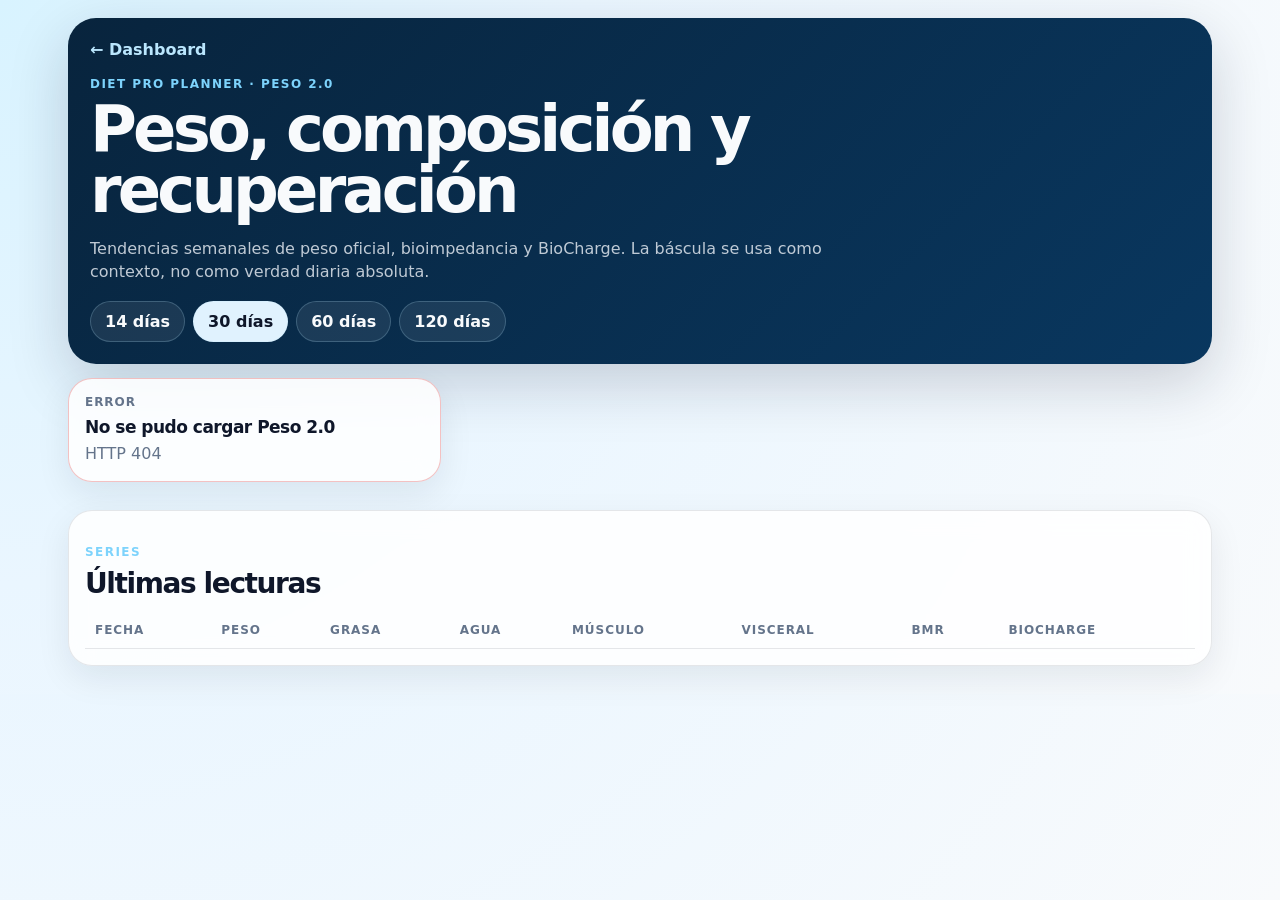
==== static/weight-2.html @ 319c7e33 "feat: add weight and body composition trends" ====
<!doctype html>
<html lang="es">
<head>
  <meta charset="utf-8">
  <meta name="viewport" content="width=device-width, initial-scale=1">
  <title>Diet Pro Planner · Peso 2.0</title>
  <link rel="stylesheet" href="/static/weight-2.css?v=0.0.16-alpha1">
</head>
<body>
  <main class="w2-shell">
    <header class="w2-hero">
      <a class="w2-back" href="/">← Dashboard</a>
      <p class="w2-kicker">Diet Pro Planner · Peso 2.0</p>
      <h1>Peso, composición y recuperación</h1>
      <p class="w2-subtitle">Tendencias semanales de peso oficial, bioimpedancia y BioCharge. La báscula se usa como contexto, no como verdad diaria absoluta.</p>
      <div class="w2-controls">
        <button data-days="14">14 días</button>
        <button data-days="30" class="is-active">30 días</button>
        <button data-days="60">60 días</button>
        <button data-days="120">120 días</button>
      </div>
    </header>

    <section class="w2-insights" id="insights"></section>

    <section class="w2-grid" id="cards"></section>

    <section class="w2-panel">
      <div class="w2-panel-head">
        <div>
          <p class="w2-kicker">Series</p>
          <h2>Últimas lecturas</h2>
        </div>
        <p id="rangeLabel" class="w2-muted"></p>
      </div>
      <div class="w2-table-wrap">
        <table>
          <thead>
            <tr>
              <th>Fecha</th>
              <th>Peso</th>
              <th>Grasa</th>
              <th>Agua</th>
              <th>Músculo</th>
              <th>Visceral</th>
              <th>BMR</th>
              <th>BioCharge</th>
            </tr>
          </thead>
          <tbody id="snapshots"></tbody>
        </table>
      </div>
    </section>
  </main>

  <script src="/static/weight-2.js?v=0.0.16-alpha1"></script>
</body>
</html>
---- static/weight-2.css ----
:root {
  --bg: #eaf6ff;
  --card: rgba(255, 255, 255, .86);
  --ink: #0f172a;
  --muted: #64748b;
  --line: rgba(15, 23, 42, .1);
  --blue: #0ea5e9;
  --good: #16a34a;
  --watch: #f59e0b;
  --bad: #dc2626;
}

* { box-sizing: border-box; }

html, body {
  margin: 0;
  min-height: 100%;
  background: radial-gradient(circle at top left, #d8f3ff 0, var(--bg) 40%, #f8fafc 100%);
  color: var(--ink);
  font-family: Inter, ui-sans-serif, system-ui, -apple-system, BlinkMacSystemFont, "Segoe UI", sans-serif;
}

button, input, select {
  font: inherit;
}

.w2-shell {
  width: min(1180px, 100%);
  margin: 0 auto;
  padding: 18px;
  padding-bottom: calc(28px + env(safe-area-inset-bottom, 0px));
}

.w2-hero {
  background: linear-gradient(135deg, #08243d 0%, #09375f 100%);
  color: #f8fafc;
  border-radius: 28px;
  padding: 22px;
  box-shadow: 0 20px 60px rgba(15, 23, 42, .18);
}

.w2-back {
  color: #bae6fd;
  text-decoration: none;
  font-weight: 800;
}

.w2-kicker {
  margin: 18px 0 8px;
  text-transform: uppercase;
  letter-spacing: .12em;
  color: #7dd3fc;
  font-size: 12px;
  font-weight: 900;
}

.w2-hero h1 {
  margin: 0;
  font-size: clamp(32px, 7vw, 64px);
  line-height: .95;
  letter-spacing: -.06em;
}

.w2-subtitle {
  max-width: 760px;
  color: rgba(226, 232, 240, .84);
  line-height: 1.45;
}

.w2-controls {
  display: flex;
  gap: 8px;
  flex-wrap: wrap;
  margin-top: 18px;
}

.w2-controls button {
  border: 1px solid rgba(186, 230, 253, .22);
  background: rgba(255, 255, 255, .08);
  color: #f8fafc;
  border-radius: 999px;
  padding: 10px 14px;
  font-weight: 850;
  cursor: pointer;
}

.w2-controls button.is-active {
  background: #e0f2fe;
  color: #0f172a;
}

.w2-insights,
.w2-grid {
  display: grid;
  gap: 12px;
  margin-top: 14px;
}

.w2-insights {
  grid-template-columns: repeat(3, minmax(0, 1fr));
}

.w2-grid {
  grid-template-columns: repeat(4, minmax(0, 1fr));
}

.w2-card,
.w2-insight,
.w2-panel {
  background: var(--card);
  border: 1px solid var(--line);
  border-radius: 24px;
  box-shadow: 0 12px 34px rgba(15, 23, 42, .08);
  backdrop-filter: blur(12px);
}

.w2-card,
.w2-insight {
  padding: 16px;
}

.w2-card span,
.w2-insight span {
  display: block;
  color: var(--muted);
  font-size: 12px;
  text-transform: uppercase;
  letter-spacing: .08em;
  font-weight: 900;
}

.w2-card strong {
  display: block;
  margin-top: 8px;
  font-size: 34px;
  letter-spacing: -.05em;
}

.w2-card small,
.w2-insight p,
.w2-muted {
  color: var(--muted);
}

.w2-card small {
  display: block;
  margin-top: 4px;
  line-height: 1.35;
}

.w2-insight h3 {
  margin: 8px 0 6px;
  font-size: 17px;
  letter-spacing: -.03em;
}

.w2-insight p {
  margin: 0;
  line-height: 1.4;
}

.w2-insight.good { border-color: rgba(22, 163, 74, .28); }
.w2-insight.watch { border-color: rgba(245, 158, 11, .35); }
.w2-insight.bad { border-color: rgba(220, 38, 38, .28); }

.w2-panel {
  margin-top: 14px;
  padding: 16px;
}

.w2-panel-head {
  display: flex;
  justify-content: space-between;
  gap: 12px;
  align-items: end;
}

.w2-panel h2 {
  margin: 0;
  font-size: 28px;
  letter-spacing: -.05em;
}

.w2-table-wrap {
  width: 100%;
  overflow-x: auto;
  margin-top: 12px;
}

table {
  width: 100%;
  border-collapse: collapse;
  min-width: 760px;
}

th, td {
  padding: 11px 10px;
  border-bottom: 1px solid var(--line);
  text-align: left;
  white-space: nowrap;
}

th {
  color: var(--muted);
  font-size: 12px;
  text-transform: uppercase;
  letter-spacing: .08em;
}

td {
  font-weight: 750;
}

@media (max-width: 860px) {
  .w2-shell { padding: 10px; }
  .w2-hero { border-radius: 22px; padding: 18px; }
  .w2-insights { grid-template-columns: 1fr; }
  .w2-grid { grid-template-columns: repeat(2, minmax(0, 1fr)); }
  .w2-card strong { font-size: 28px; }
}

@media (max-width: 430px) {
  .w2-grid { grid-template-columns: 1fr; }
  .w2-controls { display: grid; grid-template-columns: repeat(2, minmax(0, 1fr)); }
  .w2-controls button { width: 100%; }
}
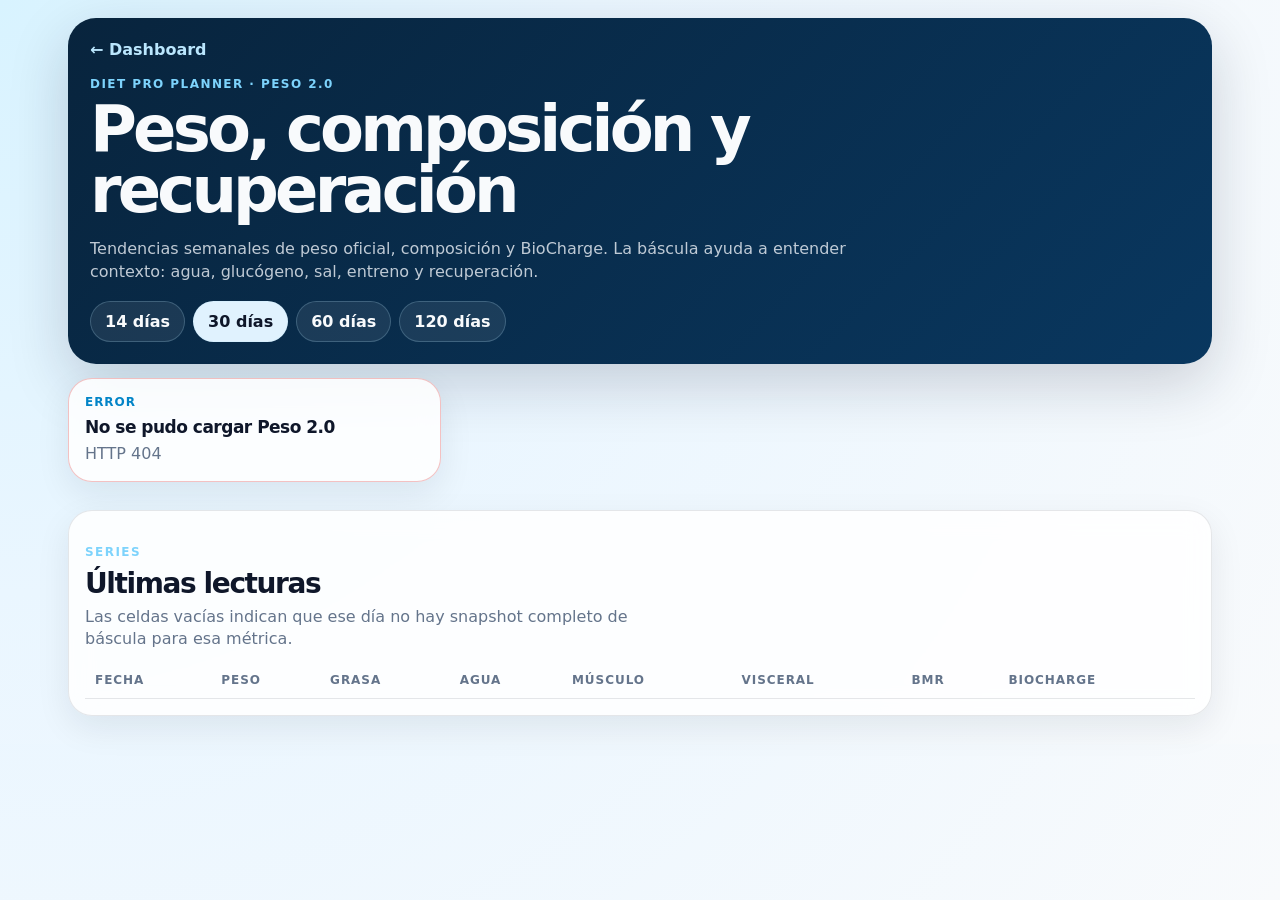
==== commit bec2fc43: "frontend: polish weight composition trends view" ====
--- a/static/weight-2.html
+++ b/static/weight-2.html
@@ -4,7 +4,7 @@
   <meta charset="utf-8">
   <meta name="viewport" content="width=device-width, initial-scale=1">
   <title>Diet Pro Planner · Peso 2.0</title>
-  <link rel="stylesheet" href="/static/weight-2.css?v=0.0.16-alpha1">
+  <link rel="stylesheet" href="/static/weight-2.css?v=0.0.16-alpha2">
 </head>
 <body>
   <main class="w2-shell">
@@ -12,7 +12,7 @@
       <a class="w2-back" href="/">← Dashboard</a>
       <p class="w2-kicker">Diet Pro Planner · Peso 2.0</p>
       <h1>Peso, composición y recuperación</h1>
-      <p class="w2-subtitle">Tendencias semanales de peso oficial, bioimpedancia y BioCharge. La báscula se usa como contexto, no como verdad diaria absoluta.</p>
+      <p class="w2-subtitle">Tendencias semanales de peso oficial, composición y BioCharge. La báscula ayuda a entender contexto: agua, glucógeno, sal, entreno y recuperación.</p>
       <div class="w2-controls">
         <button data-days="14">14 días</button>
         <button data-days="30" class="is-active">30 días</button>
@@ -29,7 +29,7 @@
       <div class="w2-panel-head">
         <div>
           <p class="w2-kicker">Series</p>
-          <h2>Últimas lecturas</h2>
+          <h2>Últimas lecturas</h2><p class="w2-muted">Las celdas vacías indican que ese día no hay snapshot completo de báscula para esa métrica.</p>
         </div>
         <p id="rangeLabel" class="w2-muted"></p>
       </div>
@@ -53,6 +53,6 @@
     </section>
   </main>
 
-  <script src="/static/weight-2.js?v=0.0.16-alpha1"></script>
+  <script src="/static/weight-2.js?v=0.0.16-alpha2"></script>
 </body>
 </html>
--- a/static/weight-2.css
+++ b/static/weight-2.css
@@ -224,3 +224,46 @@
   .w2-controls { display: grid; grid-template-columns: repeat(2, minmax(0, 1fr)); }
   .w2-controls button { width: 100%; }
 }
+
+/* v0.0.16-alpha2 · Weight 2.0 polish */
+.w2-insight span {
+  color: #0284c7;
+}
+
+.w2-card small small {
+  display: inline;
+  margin: 0;
+}
+
+.w2-card strong small {
+  display: inline;
+  color: var(--muted);
+  font-size: .42em;
+  letter-spacing: -.02em;
+}
+
+.w2-panel-head {
+  align-items: flex-start;
+}
+
+.w2-panel-head .w2-muted {
+  margin: 6px 0 0;
+  max-width: 560px;
+  line-height: 1.35;
+}
+
+@media (max-width: 860px) {
+  .w2-panel-head {
+    display: grid;
+    grid-template-columns: 1fr;
+  }
+
+  .w2-table-wrap {
+    border-radius: 16px;
+    border: 1px solid var(--line);
+  }
+
+  th, td {
+    padding: 10px 9px;
+  }
+}
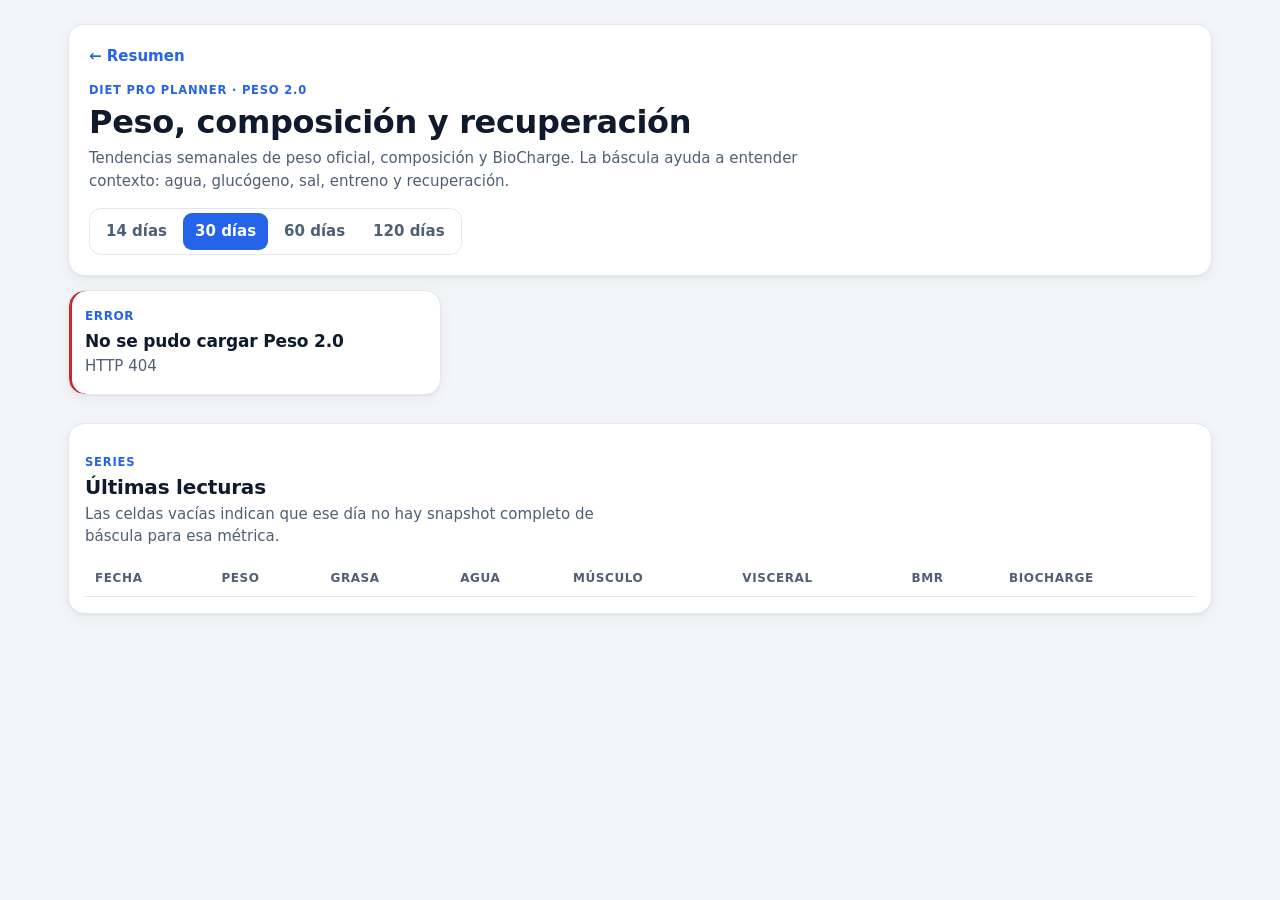
==== commit 51731459: "frontend: one design system (base.css + pages.css) with dark mode, new Resumen - Replace nine histor" ====
--- a/static/weight-2.html
+++ b/static/weight-2.html
@@ -4,12 +4,13 @@
   <meta charset="utf-8">
   <meta name="viewport" content="width=device-width, initial-scale=1">
   <title>Diet Pro Planner · Peso 2.0</title>
-  <link rel="stylesheet" href="/static/weight-2.css?v=0.0.16-alpha2">
+  <link rel="stylesheet" href="/static/css/base.css?v=020">
+  <link rel="stylesheet" href="/static/weight-2.css?v=020">
 </head>
 <body>
   <main class="w2-shell">
     <header class="w2-hero">
-      <a class="w2-back" href="/">← Dashboard</a>
+      <a class="w2-back" href="/">← Resumen</a>
       <p class="w2-kicker">Diet Pro Planner · Peso 2.0</p>
       <h1>Peso, composición y recuperación</h1>
       <p class="w2-subtitle">Tendencias semanales de peso oficial, composición y BioCharge. La báscula ayuda a entender contexto: agua, glucógeno, sal, entreno y recuperación.</p>
@@ -53,6 +54,6 @@
     </section>
   </main>
 
-  <script src="/static/weight-2.js?v=0.0.16-alpha2"></script>
+  <script src="/static/weight-2.js?v=020"></script>
 </body>
 </html>
--- a/static/css/base.css
+++ b/static/css/base.css
@@ -0,0 +1,252 @@
+/* Diet Pro Planner v0.2.0 · design tokens, shell and shared components.
+   One stylesheet pair (base.css + pages.css) replaces the nine historical layers.
+   No !important: specificity stays flat so pages.css can refine components. */
+
+:root {
+  color-scheme: light;
+  --bg: #f3f5f9;
+  --surface: #ffffff;
+  --surface-2: #f6f8fb;
+  --surface-3: #eef2f7;
+  --border: #e2e8f0;
+  --border-strong: #cfd8e3;
+  --text: #0f1b2d;
+  --text-2: #4f5f75;
+  --text-3: #7a889b;
+  --primary: #2563eb;
+  --primary-hover: #1d4ed8;
+  --primary-ink: #ffffff;
+  --primary-soft: #e8efff;
+  --good: #15803d;
+  --good-soft: #e9f7ef;
+  --warn: #b45309;
+  --warn-soft: #fff5e6;
+  --bad: #c42b2b;
+  --bad-soft: #fdecec;
+  --strava: #fc4c02;
+  --series-1: #2a78d6;
+  --series-2: #eb6834;
+  --series-3: #1baf7a;
+  --shadow: 0 1px 2px rgba(15, 27, 45, .05), 0 4px 16px rgba(15, 27, 45, .05);
+  --shadow-pop: 0 12px 36px rgba(15, 27, 45, .16);
+  --radius: 16px;
+  --radius-sm: 10px;
+  --gap: 16px;
+  --sidebar-w: 248px;
+  --font: Inter, ui-sans-serif, system-ui, -apple-system, BlinkMacSystemFont, "Segoe UI", Roboto, sans-serif;
+}
+
+@media (prefers-color-scheme: dark) {
+  :root {
+    color-scheme: dark;
+    --bg: #0b1220;
+    --surface: #121b2c;
+    --surface-2: #172238;
+    --surface-3: #1e2b44;
+    --border: #243250;
+    --border-strong: #31426a;
+    --text: #e7eef8;
+    --text-2: #a6b4c8;
+    --text-3: #7d8ca3;
+    --primary: #5b9cff;
+    --primary-hover: #7db0ff;
+    --primary-ink: #08111f;
+    --primary-soft: #18294a;
+    --good: #4ade80;
+    --good-soft: #10291c;
+    --warn: #fbbf24;
+    --warn-soft: #2d230e;
+    --bad: #f87171;
+    --bad-soft: #321417;
+    --shadow: 0 1px 2px rgba(0, 0, 0, .3);
+    --shadow-pop: 0 16px 40px rgba(0, 0, 0, .5);
+  }
+}
+
+/* ---------- Base ---------- */
+*, *::before, *::after { box-sizing: border-box; }
+html { -webkit-text-size-adjust: 100%; }
+body { margin: 0; background: var(--bg); color: var(--text); font: 15px/1.5 var(--font); -webkit-font-smoothing: antialiased; }
+h1, h2, h3, h4 { margin: 0; line-height: 1.2; color: var(--text); letter-spacing: -.01em; }
+h2 { font-size: 26px; font-weight: 750; }
+h3 { font-size: 17px; font-weight: 700; }
+h4 { font-size: 15px; font-weight: 650; }
+p { margin: 0; }
+a { color: var(--primary); text-underline-offset: 2px; }
+small { font-size: 12.5px; }
+img { max-width: 100%; }
+[hidden] { display: none !important; }
+code { background: var(--surface-3); border-radius: 6px; padding: 1px 6px; font-size: .92em; }
+.muted { color: var(--text-2); }
+:focus-visible { outline: 3px solid color-mix(in srgb, var(--primary) 45%, transparent); outline-offset: 2px; }
+@media (prefers-reduced-motion: reduce) { * { transition: none !important; animation: none !important; scroll-behavior: auto !important; } }
+
+/* ---------- Shell ---------- */
+.app-shell { display: grid; grid-template-columns: var(--sidebar-w) minmax(0, 1fr); min-height: 100vh; }
+.sidebar { position: sticky; top: 0; height: 100vh; overflow-y: auto; display: flex; flex-direction: column; gap: 18px; padding: 20px 14px; background: var(--surface); border-right: 1px solid var(--border); }
+.brand { display: flex; align-items: center; gap: 10px; padding: 0 6px; }
+.brand-logo { width: 38px; height: 38px; border-radius: 10px; }
+.brand h1 { font-size: 16px; font-weight: 750; }
+.brand p { font-size: 12px; color: var(--text-3); }
+.nav { display: flex; flex-direction: column; gap: 2px; }
+.nav button { display: flex; align-items: center; gap: 10px; width: 100%; padding: 8px 10px; border: 0; border-radius: 10px; background: transparent; color: var(--text-2); font: inherit; text-align: left; cursor: pointer; }
+.nav button:hover { background: var(--surface-2); color: var(--text); }
+.nav button.active { background: var(--primary-soft); color: var(--primary); }
+.nav-ico { width: 24px; text-align: center; font-size: 17px; }
+.nav-copy { display: flex; flex-direction: column; min-width: 0; }
+.nav-copy b { font-size: 14px; font-weight: 650; }
+.nav-copy small { font-size: 11.5px; color: var(--text-3); white-space: nowrap; overflow: hidden; text-overflow: ellipsis; }
+.nav button.active small { color: inherit; opacity: .75; }
+.side-rule { margin-top: auto; padding: 12px; border-radius: 12px; background: var(--surface-2); border: 1px solid var(--border); display: grid; gap: 2px; }
+.side-rule span { font-size: 11px; font-weight: 700; text-transform: uppercase; letter-spacing: .06em; color: var(--text-3); }
+.side-rule b { font-size: 13.5px; }
+.side-rule small { color: var(--text-2); }
+
+.main { min-width: 0; padding: 24px 28px 48px; }
+.main > * { max-width: 1280px; margin-left: auto; margin-right: auto; }
+.topbar { display: flex; align-items: flex-end; justify-content: space-between; gap: 16px; margin-bottom: 20px; }
+.eyebrow { font-size: 12px; font-weight: 650; color: var(--text-3); text-transform: uppercase; letter-spacing: .06em; margin-bottom: 2px; }
+.top-actions { display: flex; gap: 8px; flex-wrap: wrap; }
+.ghost { display: inline-flex; align-items: center; min-height: 36px; padding: 0 12px; border: 1px solid var(--border); border-radius: var(--radius-sm); background: var(--surface); color: var(--text-2); font: inherit; font-size: 13.5px; font-weight: 600; text-decoration: none; cursor: pointer; }
+.ghost:hover { color: var(--text); border-color: var(--border-strong); }
+
+/* ---------- Surfaces ---------- */
+.card { background: var(--surface); border: 1px solid var(--border); border-radius: var(--radius); padding: 18px; box-shadow: var(--shadow); min-width: 0; }
+.card > h3 { margin-bottom: 12px; }
+.card > header, .card-head { display: flex; align-items: flex-start; justify-content: space-between; gap: 12px; margin-bottom: 12px; }
+.card > header p { color: var(--text-2); font-size: 13.5px; margin-top: 2px; }
+.note-box p + p { margin-top: 8px; }
+.grid { display: grid; gap: var(--gap); }
+.grid.cols-2 { grid-template-columns: repeat(2, minmax(0, 1fr)); }
+.grid.cols-3 { grid-template-columns: repeat(3, minmax(0, 1fr)); }
+.section-title { display: flex; align-items: flex-end; justify-content: space-between; gap: 12px; flex-wrap: wrap; margin: 28px 0 12px; }
+.section-title p { color: var(--text-2); font-size: 13.5px; margin-top: 2px; }
+.list { display: grid; gap: 8px; }
+.list-card { background: var(--surface); border: 1px solid var(--border); border-radius: 12px; padding: 12px 14px; }
+.list-card header { display: flex; justify-content: space-between; align-items: flex-start; gap: 10px; }
+.list-card .chips { margin: 8px 0; }
+.empty { padding: 22px 16px; border: 1px dashed var(--border-strong); border-radius: 12px; background: var(--surface-2); color: var(--text-2); text-align: center; font-size: 14px; }
+.footer-space { height: 8px; }
+.kicker, .ui5-kicker { display: inline-block; font-size: 11.5px; font-weight: 700; text-transform: uppercase; letter-spacing: .07em; color: var(--primary); }
+
+/* ---------- Controls ---------- */
+.btn { display: inline-flex; align-items: center; justify-content: center; gap: 6px; min-height: 40px; padding: 0 16px; border: 1px solid transparent; border-radius: var(--radius-sm); background: var(--primary); color: var(--primary-ink); font: inherit; font-size: 14px; font-weight: 650; cursor: pointer; text-decoration: none; transition: background .15s, border-color .15s; }
+.btn:hover { background: var(--primary-hover); }
+.btn:disabled { opacity: .55; cursor: progress; }
+.btn.secondary { background: var(--surface); color: var(--text); border-color: var(--border-strong); }
+.btn.secondary:hover { background: var(--surface-2); }
+.btn.danger { background: var(--bad-soft); color: var(--bad); border-color: transparent; }
+.btn.danger:hover { background: color-mix(in srgb, var(--bad) 18%, var(--surface)); }
+.btn.small { min-height: 32px; padding: 0 10px; font-size: 13px; }
+.field { display: flex; flex-direction: column; gap: 5px; min-width: 0; }
+.field label, .field > span { font-size: 12px; font-weight: 650; color: var(--text-2); }
+input, select, textarea { width: 100%; min-height: 40px; padding: 8px 11px; border: 1px solid var(--border-strong); border-radius: var(--radius-sm); background: var(--surface); color: var(--text); font: inherit; font-size: 14.5px; }
+textarea { min-height: 84px; resize: vertical; }
+input[type="checkbox"], input[type="radio"] { width: auto; min-height: 0; accent-color: var(--primary); }
+input:focus, select:focus, textarea:focus { outline: none; border-color: var(--primary); box-shadow: 0 0 0 3px color-mix(in srgb, var(--primary) 20%, transparent); }
+.row { display: grid; grid-template-columns: repeat(12, minmax(0, 1fr)); gap: 12px; margin-bottom: 14px; }
+.row.compact-row { margin-bottom: 0; }
+.span-2 { grid-column: span 2; } .span-3 { grid-column: span 3; } .span-4 { grid-column: span 4; } .span-5 { grid-column: span 5; }
+.span-6 { grid-column: span 6; } .span-7 { grid-column: span 7; } .span-8 { grid-column: span 8; } .span-12 { grid-column: 1 / -1; }
+.card-actions, .mini-actions, .action-row, .sticky-actions, .goals-actions { display: flex; gap: 8px; align-items: center; flex-wrap: wrap; }
+.sticky-actions { margin-top: 14px; }
+
+/* ---------- Chips, pills, badges ---------- */
+.chips { display: flex; flex-wrap: wrap; gap: 6px; }
+.chip { display: inline-flex; align-items: center; padding: 3px 9px; border-radius: 999px; background: var(--surface-3); color: var(--text-2); font-size: 12.5px; font-weight: 600; }
+.pill, .ui5-chip { display: inline-flex; align-items: center; padding: 3px 10px; border-radius: 999px; font-size: 12px; font-weight: 700; background: var(--surface-3); color: var(--text-2); }
+.good { --tone: var(--good); --tone-soft: var(--good-soft); }
+.warn, .watch { --tone: var(--warn); --tone-soft: var(--warn-soft); }
+.bad { --tone: var(--bad); --tone-soft: var(--bad-soft); }
+.info { --tone: var(--primary); --tone-soft: var(--primary-soft); }
+.pill.good, .pill.warn, .pill.bad, .pill.info, .ui5-chip.good, .ui5-chip.warn, .ui5-chip.bad, .ui5-chip.info { background: var(--tone-soft); color: var(--tone); }
+
+/* ---------- Toast, help ---------- */
+.toast { position: fixed; left: 50%; bottom: 24px; z-index: 10001; transform: translate(-50%, 20px); opacity: 0; pointer-events: none; max-width: min(92vw, 520px); padding: 11px 16px; border-radius: 12px; background: var(--text); color: var(--bg); font-size: 14px; font-weight: 600; box-shadow: var(--shadow-pop); transition: opacity .2s, transform .2s; }
+.toast.show { opacity: 1; transform: translate(-50%, 0); }
+.help-overlay { position: fixed; inset: 0; z-index: 10000; display: grid; place-items: center; padding: 16px; background: rgba(5, 10, 20, .5); }
+.help-modal { position: relative; width: min(720px, 100%); max-height: 90vh; overflow-y: auto; padding: 24px; border-radius: 20px; background: var(--surface); box-shadow: var(--shadow-pop); }
+.help-modal h2 { margin: 4px 0 14px; font-size: 22px; }
+.help-close { position: absolute; top: 12px; right: 12px; width: 34px; height: 34px; border: 0; border-radius: 10px; background: var(--surface-2); color: var(--text-2); font-size: 20px; cursor: pointer; }
+.help-grid { display: grid; grid-template-columns: repeat(2, minmax(0, 1fr)); gap: 10px; }
+.help-grid > div { padding: 12px; border-radius: 12px; background: var(--surface-2); }
+.help-grid p { color: var(--text-2); font-size: 13.5px; margin-top: 3px; }
+.help-actions { display: flex; gap: 8px; flex-wrap: wrap; margin-top: 16px; }
+
+/* ---------- Charts ---------- */
+.chart, .dpp-chart svg { width: 100%; height: auto; display: block; }
+.chart text, .dpp-chart text { fill: var(--text-2); }
+.dpp-chart line[stroke="#e6e9ee"], .chart line[stroke^="rgba(31"] { stroke: var(--border); }
+.dpp-chart [stroke="#52514e"], .dpp-chart [stroke="#0b1726"] { stroke: var(--text-2); }
+.dpp-chart [fill="#0b1726"] { fill: var(--text); }
+.dpp-chart { position: relative; }
+.dpp-chart svg { touch-action: pan-y; }
+.dpp-chart-tip { position: absolute; top: 8px; z-index: 5; pointer-events: none; min-width: 150px; padding: 8px 10px; border: 1px solid var(--border); border-radius: 12px; background: var(--surface); box-shadow: var(--shadow-pop); font-size: 13px; }
+.dpp-chart-tip-date { font-weight: 700; margin-bottom: 4px; text-transform: capitalize; }
+.dpp-chart-tip-row { display: grid; grid-template-columns: 10px auto 1fr; gap: 6px; align-items: center; color: var(--text-2); }
+.dpp-chart-tip-row i { width: 10px; height: 10px; border-radius: 3px; }
+.dpp-chart-tip-row b { color: var(--text); font-variant-numeric: tabular-nums; }
+.dpp-chart-legend { display: flex; flex-wrap: wrap; gap: 6px 14px; font-size: 12.5px; color: var(--text-2); margin: 2px 0 6px; }
+.dpp-chart-legend span { display: inline-flex; align-items: center; gap: 6px; }
+.dpp-chart-legend i { display: inline-block; }
+.dpp-chart-legend i.bar { width: 10px; height: 10px; border-radius: 3px; }
+.dpp-chart-legend i.line { width: 16px; height: 2px; border-radius: 2px; }
+.dpp-chart-legend i.dot { width: 8px; height: 8px; border-radius: 50%; }
+.dpp-stack { display: flex; gap: 2px; height: 30px; border-radius: 8px; overflow: hidden; margin: 6px 0 10px; }
+.dpp-stack-seg { display: flex; align-items: center; justify-content: center; min-width: 4px; }
+.dpp-stack-seg span { color: #fff; font-weight: 700; font-size: 12.5px; }
+.ui5-chartbox { display: grid; gap: 10px; }
+.ui5-trend { display: flex; align-items: center; gap: 10px; flex-wrap: wrap; font-size: 14px; }
+
+/* ---------- Mobile bottom navigation (built by mobile-bottom-nav.js) ---------- */
+.dpp-mobile-nav, .dpp-mobile-more-backdrop, .dpp-mobile-more-sheet { display: none; }
+
+/* ---------- Responsive shell ---------- */
+@media (max-width: 1100px) {
+  .grid.cols-3 { grid-template-columns: repeat(2, minmax(0, 1fr)); }
+}
+@media (max-width: 1023px) {
+  .app-shell { grid-template-columns: 1fr; grid-template-rows: auto 1fr; }
+  .sidebar { position: static; height: auto; flex-direction: row; align-items: center; gap: 12px; padding: 10px 16px; border-right: 0; border-bottom: 1px solid var(--border); overflow-x: auto; }
+  .nav { flex-direction: row; gap: 4px; }
+  .nav button { width: auto; white-space: nowrap; }
+  .nav-copy small, .side-rule { display: none; }
+  .main { padding: 18px 18px 40px; }
+}
+@media (max-width: 760px), (pointer: coarse) {
+  body.dpp-mobile-bottom-nav-enabled { padding-bottom: calc(84px + env(safe-area-inset-bottom, 0px)); }
+  body.dpp-mobile-bottom-nav-enabled .sidebar .nav { display: none; }
+  .dpp-mobile-nav { position: fixed; left: 10px; right: 10px; bottom: calc(8px + env(safe-area-inset-bottom, 0px)); z-index: 9999; display: grid; grid-template-columns: repeat(5, minmax(0, 1fr)); gap: 4px; padding: 6px; border: 1px solid var(--border); border-radius: 20px; background: color-mix(in srgb, var(--surface) 94%, transparent); backdrop-filter: blur(14px); -webkit-backdrop-filter: blur(14px); box-shadow: var(--shadow-pop); }
+  .dpp-mobile-nav__item { display: grid; place-items: center; gap: 2px; min-width: 0; min-height: 54px; padding: 6px 2px; border: 0; border-radius: 14px; background: transparent; color: var(--text-3); font: inherit; cursor: pointer; }
+  .dpp-mobile-nav__item.is-active { background: var(--primary-soft); color: var(--primary); }
+  .dpp-mobile-nav__icon { font-size: 19px; line-height: 1; }
+  .dpp-mobile-nav__label { max-width: 100%; overflow: hidden; text-overflow: ellipsis; white-space: nowrap; font-size: 11px; font-weight: 650; }
+  .dpp-mobile-more-backdrop { position: fixed; inset: 0; z-index: 9997; border: 0; background: rgba(5, 10, 20, .45); }
+  body.dpp-mobile-more-open .dpp-mobile-more-backdrop { display: block; }
+  .dpp-mobile-more-sheet { position: fixed; left: 10px; right: 10px; bottom: calc(86px + env(safe-area-inset-bottom, 0px)); z-index: 9998; display: block; padding: 10px; border: 1px solid var(--border); border-radius: 22px; background: var(--surface); box-shadow: var(--shadow-pop); opacity: 0; pointer-events: none; transform: translateY(14px); transition: opacity .16s, transform .16s; }
+  body.dpp-mobile-more-open .dpp-mobile-more-sheet { opacity: 1; pointer-events: auto; transform: none; }
+  .dpp-mobile-more-sheet__handle { width: 40px; height: 4px; margin: 2px auto 8px; border-radius: 999px; background: var(--border-strong); }
+  .dpp-mobile-more-sheet h2 { margin: 0 4px 10px; font-size: 15px; }
+  .dpp-mobile-more-sheet__grid { display: grid; grid-template-columns: repeat(2, minmax(0, 1fr)); gap: 8px; }
+  .dpp-mobile-more-sheet__item, .dpp-mobile-more-sheet__close { display: inline-flex; align-items: center; justify-content: center; gap: 8px; min-height: 48px; border: 1px solid var(--border); border-radius: 14px; background: var(--surface-2); color: var(--text); font: inherit; font-weight: 650; cursor: pointer; }
+  .dpp-mobile-more-sheet__close { width: 100%; margin-top: 8px; }
+  .toast { bottom: calc(96px + env(safe-area-inset-bottom, 0px)); }
+}
+@media (max-width: 760px) {
+  body { font-size: 14.5px; }
+  h2 { font-size: 22px; }
+  .main { padding: 14px 14px 32px; }
+  .sidebar { padding: 10px 14px; }
+  .brand-logo { width: 32px; height: 32px; }
+  .topbar { flex-wrap: wrap; align-items: center; gap: 8px; margin-bottom: 14px; }
+  .topbar .eyebrow { display: none; }
+  .top-actions { order: -1; width: 100%; justify-content: flex-end; }
+  .top-actions .ghost { min-height: 32px; padding: 0 9px; font-size: 12.5px; }
+  .top-actions #btnRefresh { display: none; }
+  .card { padding: 14px; border-radius: 14px; }
+  .grid.cols-2, .grid.cols-3, .help-grid { grid-template-columns: 1fr; }
+  .row { grid-template-columns: repeat(6, minmax(0, 1fr)); gap: 10px; }
+  .span-2, .span-3 { grid-column: span 3; }
+  .span-4, .span-5, .span-6, .span-7, .span-8, .span-12 { grid-column: 1 / -1; }
+  .section-title { margin-top: 22px; }
+}
--- a/static/weight-2.css
+++ b/static/weight-2.css
@@ -1,269 +1,37 @@
-:root {
-  --bg: #eaf6ff;
-  --card: rgba(255, 255, 255, .86);
-  --ink: #0f172a;
-  --muted: #64748b;
-  --line: rgba(15, 23, 42, .1);
-  --blue: #0ea5e9;
-  --good: #16a34a;
-  --watch: #f59e0b;
-  --bad: #dc2626;
-}
-
-* { box-sizing: border-box; }
-
-html, body {
-  margin: 0;
-  min-height: 100%;
-  background: radial-gradient(circle at top left, #d8f3ff 0, var(--bg) 40%, #f8fafc 100%);
-  color: var(--ink);
-  font-family: Inter, ui-sans-serif, system-ui, -apple-system, BlinkMacSystemFont, "Segoe UI", sans-serif;
-}
-
-button, input, select {
-  font: inherit;
-}
-
-.w2-shell {
-  width: min(1180px, 100%);
-  margin: 0 auto;
-  padding: 18px;
-  padding-bottom: calc(28px + env(safe-area-inset-bottom, 0px));
-}
-
-.w2-hero {
-  background: linear-gradient(135deg, #08243d 0%, #09375f 100%);
-  color: #f8fafc;
-  border-radius: 28px;
-  padding: 22px;
-  box-shadow: 0 20px 60px rgba(15, 23, 42, .18);
-}
-
-.w2-back {
-  color: #bae6fd;
-  text-decoration: none;
-  font-weight: 800;
-}
-
-.w2-kicker {
-  margin: 18px 0 8px;
-  text-transform: uppercase;
-  letter-spacing: .12em;
-  color: #7dd3fc;
-  font-size: 12px;
-  font-weight: 900;
-}
-
-.w2-hero h1 {
-  margin: 0;
-  font-size: clamp(32px, 7vw, 64px);
-  line-height: .95;
-  letter-spacing: -.06em;
-}
-
-.w2-subtitle {
-  max-width: 760px;
-  color: rgba(226, 232, 240, .84);
-  line-height: 1.45;
-}
-
-.w2-controls {
-  display: flex;
-  gap: 8px;
-  flex-wrap: wrap;
-  margin-top: 18px;
-}
-
-.w2-controls button {
-  border: 1px solid rgba(186, 230, 253, .22);
-  background: rgba(255, 255, 255, .08);
-  color: #f8fafc;
-  border-radius: 999px;
-  padding: 10px 14px;
-  font-weight: 850;
-  cursor: pointer;
-}
-
-.w2-controls button.is-active {
-  background: #e0f2fe;
-  color: #0f172a;
-}
-
-.w2-insights,
-.w2-grid {
-  display: grid;
-  gap: 12px;
-  margin-top: 14px;
-}
-
-.w2-insights {
-  grid-template-columns: repeat(3, minmax(0, 1fr));
-}
-
-.w2-grid {
-  grid-template-columns: repeat(4, minmax(0, 1fr));
-}
-
-.w2-card,
-.w2-insight,
-.w2-panel {
-  background: var(--card);
-  border: 1px solid var(--line);
-  border-radius: 24px;
-  box-shadow: 0 12px 34px rgba(15, 23, 42, .08);
-  backdrop-filter: blur(12px);
-}
-
-.w2-card,
-.w2-insight {
-  padding: 16px;
-}
-
-.w2-card span,
-.w2-insight span {
-  display: block;
-  color: var(--muted);
-  font-size: 12px;
-  text-transform: uppercase;
-  letter-spacing: .08em;
-  font-weight: 900;
-}
-
-.w2-card strong {
-  display: block;
-  margin-top: 8px;
-  font-size: 34px;
-  letter-spacing: -.05em;
-}
-
-.w2-card small,
-.w2-insight p,
-.w2-muted {
-  color: var(--muted);
-}
-
-.w2-card small {
-  display: block;
-  margin-top: 4px;
-  line-height: 1.35;
-}
-
-.w2-insight h3 {
-  margin: 8px 0 6px;
-  font-size: 17px;
-  letter-spacing: -.03em;
-}
-
-.w2-insight p {
-  margin: 0;
-  line-height: 1.4;
-}
-
-.w2-insight.good { border-color: rgba(22, 163, 74, .28); }
-.w2-insight.watch { border-color: rgba(245, 158, 11, .35); }
-.w2-insight.bad { border-color: rgba(220, 38, 38, .28); }
-
-.w2-panel {
-  margin-top: 14px;
-  padding: 16px;
-}
-
-.w2-panel-head {
-  display: flex;
-  justify-content: space-between;
-  gap: 12px;
-  align-items: end;
-}
-
-.w2-panel h2 {
-  margin: 0;
-  font-size: 28px;
-  letter-spacing: -.05em;
-}
-
-.w2-table-wrap {
-  width: 100%;
-  overflow-x: auto;
-  margin-top: 12px;
-}
-
-table {
-  width: 100%;
-  border-collapse: collapse;
-  min-width: 760px;
-}
-
-th, td {
-  padding: 11px 10px;
-  border-bottom: 1px solid var(--line);
-  text-align: left;
-  white-space: nowrap;
-}
-
-th {
-  color: var(--muted);
-  font-size: 12px;
-  text-transform: uppercase;
-  letter-spacing: .08em;
-}
-
-td {
-  font-weight: 750;
-}
-
+/* Peso 2.0 · standalone page on top of /static/css/base.css tokens (v0.2.0). */
+.w2-shell { width: min(1180px, 100%); margin: 0 auto; padding: 24px 18px calc(32px + env(safe-area-inset-bottom, 0px)); }
+.w2-hero { padding: 20px; border: 1px solid var(--border); border-radius: var(--radius); background: var(--surface); box-shadow: var(--shadow); }
+.w2-back { font-weight: 650; text-decoration: none; }
+.w2-kicker { margin: 14px 0 4px; font-size: 11.5px; font-weight: 700; letter-spacing: .07em; text-transform: uppercase; color: var(--primary); }
+.w2-hero h1 { font-size: clamp(24px, 4vw, 32px); font-weight: 750; }
+.w2-subtitle { max-width: 760px; margin-top: 6px; color: var(--text-2); }
+.w2-controls { display: inline-flex; flex-wrap: wrap; gap: 4px; margin-top: 16px; padding: 4px; border: 1px solid var(--border); border-radius: 12px; }
+.w2-controls button { padding: 7px 12px; border: 0; border-radius: 9px; background: transparent; color: var(--text-2); font: inherit; font-weight: 650; cursor: pointer; }
+.w2-controls button.is-active { background: var(--primary); color: var(--primary-ink); }
+.w2-insights, .w2-grid { display: grid; gap: 12px; margin-top: 14px; }
+.w2-insights { grid-template-columns: repeat(3, minmax(0, 1fr)); }
+.w2-grid { grid-template-columns: repeat(4, minmax(0, 1fr)); }
+.w2-card, .w2-insight, .w2-panel { padding: 16px; border: 1px solid var(--border); border-radius: var(--radius); background: var(--surface); box-shadow: var(--shadow); }
+.w2-card span, .w2-insight span { display: block; font-size: 12px; font-weight: 650; text-transform: uppercase; letter-spacing: .05em; color: var(--text-2); }
+.w2-insight span { color: var(--primary); }
+.w2-card strong { display: block; margin-top: 6px; font-size: 26px; font-weight: 750; font-variant-numeric: tabular-nums; }
+.w2-card strong small { font-size: .5em; color: var(--text-3); }
+.w2-card small, .w2-insight p, .w2-muted { color: var(--text-2); }
+.w2-card small { display: block; margin-top: 4px; }
+.w2-card small small { display: inline; margin: 0; }
+.w2-insight h3 { margin: 6px 0 4px; }
+.w2-insight.good, .w2-insight.watch, .w2-insight.bad { box-shadow: inset 3px 0 0 var(--tone), var(--shadow); }
+.w2-panel { margin-top: 14px; }
+.w2-panel-head { display: flex; justify-content: space-between; align-items: flex-start; gap: 12px; }
+.w2-panel h2 { font-size: 20px; }
+.w2-panel-head .w2-muted { max-width: 560px; margin-top: 4px; }
+.w2-table-wrap { overflow-x: auto; margin-top: 12px; }
+.w2-panel table { width: 100%; min-width: 720px; border-collapse: collapse; font-variant-numeric: tabular-nums; }
+.w2-panel th, .w2-panel td { padding: 9px 10px; border-bottom: 1px solid var(--border); text-align: left; white-space: nowrap; }
+.w2-panel th { font-size: 12px; font-weight: 650; text-transform: uppercase; letter-spacing: .05em; color: var(--text-2); }
 @media (max-width: 860px) {
-  .w2-shell { padding: 10px; }
-  .w2-hero { border-radius: 22px; padding: 18px; }
+  .w2-shell { padding: 14px 12px; }
   .w2-insights { grid-template-columns: 1fr; }
   .w2-grid { grid-template-columns: repeat(2, minmax(0, 1fr)); }
-  .w2-card strong { font-size: 28px; }
+  .w2-panel-head { display: grid; }
 }
-
-@media (max-width: 430px) {
-  .w2-grid { grid-template-columns: 1fr; }
-  .w2-controls { display: grid; grid-template-columns: repeat(2, minmax(0, 1fr)); }
-  .w2-controls button { width: 100%; }
-}
-
-/* v0.0.16-alpha2 · Weight 2.0 polish */
-.w2-insight span {
-  color: #0284c7;
-}
-
-.w2-card small small {
-  display: inline;
-  margin: 0;
-}
-
-.w2-card strong small {
-  display: inline;
-  color: var(--muted);
-  font-size: .42em;
-  letter-spacing: -.02em;
-}
-
-.w2-panel-head {
-  align-items: flex-start;
-}
-
-.w2-panel-head .w2-muted {
-  margin: 6px 0 0;
-  max-width: 560px;
-  line-height: 1.35;
-}
-
-@media (max-width: 860px) {
-  .w2-panel-head {
-    display: grid;
-    grid-template-columns: 1fr;
-  }
-
-  .w2-table-wrap {
-    border-radius: 16px;
-    border: 1px solid var(--line);
-  }
-
-  th, td {
-    padding: 10px 9px;
-  }
-}
